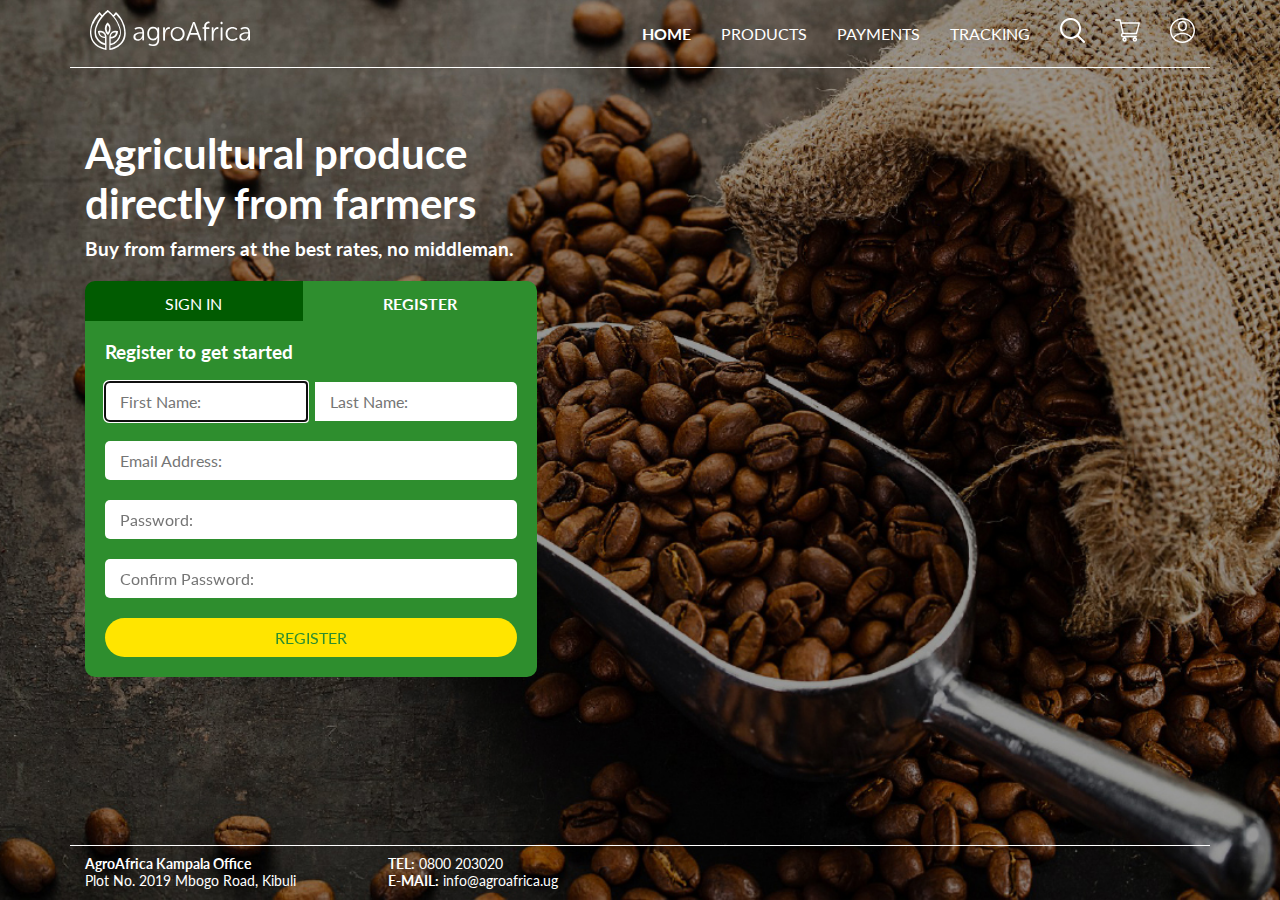
==== index.html @ b6bb60bf "First commit" ====
<!doctype html>
<html class="no-js" lang="">
    <head>
        <meta charset="utf-8">
        <meta name="viewport" content="width=device-width, initial-scale=1, shrink-to-fit=no">
        <link rel="icon" href="assets/favicon.ico">
        <title>AgroAfrica</title>
        <meta name="description" content="Agricultural produce directly from farmers">

        <link href="https://fonts.googleapis.com/css?family=Lato:400,700&display=swap" rel="stylesheet">
        <link rel="stylesheet" href="css/main.css" type="text/css">

    </head>
    <body class="home-page">

        <!-- SVG symbols -->

        <svg xmlns="http://www.w3.org/2000/svg" style="display: none;">
            <symbol id="search" viewBox="0 0 26 26">
                <title>Search</title>
                <path d="M2.2,10.9c0,4.8,3.9,8.8,8.8,8.8c4.8,0,8.8-3.9,8.8-8.7c0-4.9-3.9-8.8-8.8-8.8C6.1,2.2,2.2,6.1,2.2,10.9z
                M19.4,17.9c0.1,0.1,0.2,0.1,0.3,0.2c2,2,3.9,3.9,5.9,5.9c0.3,0.3,0.5,0.7,0.4,1.2c-0.2,0.7-1.1,1-1.7,0.5c-0.1-0.1-0.2-0.1-0.2-0.2
                c-2-1.9-3.9-3.9-5.8-5.8c-0.1-0.1-0.1-0.2-0.2-0.3C13.1,23.3,6.3,22.5,2.5,18C-1.1,13.6-0.8,7.2,3.3,3.1c4-4,10.5-4.2,14.8-0.5
                C22.4,6.3,23.4,13,19.4,17.9z"/>
            </symbol>

            <symbol id="cart" viewBox="0 0 29.1 26">
                <title>Cart</title>
                <path d="M24,23.4c0-0.5-0.4-0.9-0.8-0.9s-0.9,0.4-0.9,0.9c0,0.5,0.4,0.9,0.8,0.9C23.6,24.3,24,23.9,24,23.4z M12,23.4
                c0-0.5-0.4-0.9-0.9-0.9c-0.5,0-0.8,0.4-0.8,0.9c0,0.5,0.4,0.9,0.8,0.9C11.5,24.3,12,23.9,12,23.4z M27.1,5.2c-6.5,0-12.9,0-19.3,0
                c0,0.1,0,0.1,0,0.1c0.7,3.3,1.5,6.6,2.2,10c0.1,0.2,0.1,0.3,0.4,0.3c4.5,0,9,0,13.6,0c0.2,0,0.3-0.1,0.4-0.3
                c0.9-3.2,1.8-6.5,2.7-9.7C27.1,5.5,27.1,5.4,27.1,5.2z M10.7,20.8c-0.6,0-1.2,0.1-1.7,0c-1.1-0.1-1.9-1-2.1-2.1
                c-0.2-1,0.3-2.1,1.3-2.7c0.1,0,0.1-0.1,0.2-0.1c-0.2-1.1-0.5-2.2-0.7-3.3C6.9,9,6.1,5.6,5.4,2.2C5.3,1.8,5.2,1.7,4.9,1.7
                c-1.3,0-2.6,0-3.9,0c-0.4,0-0.7-0.1-0.8-0.4c-0.3-0.5,0-1.1,0.5-1.2C0.8,0,1,0,1.1,0c1.5,0,3.1,0,4.6,0c0.7,0,1,0.2,1.1,0.9
                C7,1.7,7.2,2.4,7.3,3.1c0.1,0.3,0.2,0.4,0.4,0.4c6.8,0,13.5,0,20.2,0c0.4,0,0.7,0,0.9,0.4c0.2,0.3,0.2,0.6,0.1,0.9
                C28,8.3,27,12,26,15.6c-0.1,0.4-0.2,0.7-0.3,1.1c-0.1,0.4-0.4,0.6-0.7,0.6c-0.2,0-0.3,0-0.5,0c-4.9,0-9.8,0-14.8,0
                c-0.2,0-0.3,0-0.5,0c-0.4,0.1-0.7,0.4-0.8,0.8c0,0.4,0.3,0.8,0.7,0.9c0.1,0,0.3,0,0.5,0c5,0,9.9,0,14.9,0c0.1,0,0.2,0,0.3,0
                c0.5,0,0.8,0.4,0.8,0.8c0,0.5-0.3,0.8-0.8,0.9c-0.4,0-0.9,0-1.4,0c1.6,0.4,2.4,1.6,2.2,3C25.5,25,24.4,26,23.1,26
                c-1.3-0.1-2.4-1-2.5-2.3c-0.1-1.4,0.7-2.5,2.2-2.9c-3.8,0-7.6,0-11.4,0c0.7,0.1,1.2,0.4,1.6,1c0.4,0.6,0.6,1.2,0.5,1.9
                C13.5,25,12.4,26,11.1,26c-1.3,0-2.4-1-2.5-2.4C8.4,22.3,9.3,21.1,10.7,20.8z"/>
            </symbol>

            <symbol id="account" viewBox="0 0 26 26">
                <title>Account</title>
                <path d="M21.5,20.6c-4.4-5.2-12.8-5.1-17.1,0C8.9,25.8,17.2,25.7,21.5,20.6z M3.5,19.4c2.6-2.7,5.8-4.1,9.5-4.1
                c3.7,0,6.9,1.4,9.5,4.1c3-4.2,2.8-10.8-1.9-15C16,0.3,9.1,0.6,4.8,5C0.5,9.4,0.8,15.7,3.5,19.4z M13,26C5.8,26,0,20.1,0,12.9
                C0,5.9,5.7,0,13,0c7.2,0,13,5.8,13,13.1C26,20.1,20.3,26,13,26z"/>
                <path d="M16,8.4C16,8.4,16,8.4,16,8.4c0-0.3,0-0.5,0-0.8c0-1.5-1.2-2.9-2.6-3C11.8,4.5,10.3,5.4,10,7
                C9.9,7.8,9.9,8.5,10,9.2c0,1.7,1.3,2.9,3,3c1.6,0.1,2.9-1.1,3.1-2.8C16.1,9.1,16,8.8,16,8.4z M17.6,8.4c0,0.8-0.1,1.7-0.4,2.5
                c-0.7,1.8-2.6,3-4.6,2.9c-2-0.2-3.8-1.6-4.1-3.6C8.3,8.8,8.2,7.4,8.8,6c0.6-1.6,2.3-3.1,4.8-2.9c1.9,0.2,3.6,1.7,3.9,3.6
                C17.6,7.3,17.6,7.9,17.6,8.4z"/>
            </symbol>

            <symbol id="arrow-right" viewBox="0 0 15 15">
                <style type="text/css">
                    .ar1{fill:none;stroke:white;stroke-miterlimit:10;}
                </style>
                <title>Arrow right</title>
                <path d="M3.5,8h8V7h-8V8z M11.9,7.9c0.2-0.2,0.2-0.5,0-0.7L8.7,4C8.5,3.8,8.2,3.8,8,4S7.8,4.5,8,4.7l2.8,2.8L8,10.3
                c-0.2,0.2-0.2,0.5,0,0.7c0.2,0.2,0.5,0.2,0.7,0L11.9,7.9z"/>
                <circle class="ar1" cx="7.5" cy="7.5" r="7"/>
            </symbol>

            <symbol id="arrow-left" viewBox="0 0 15 15">
                <style type="text/css">
                    .al1{fill:none;stroke:black;stroke-miterlimit:10;}
                </style>
                <title>Arrow left</title>
                <path d="M11.5,7h-8v1h8V7z M3.1,7.1c-0.2,0.2-0.2,0.5,0,0.7L6.3,11c0.2,0.2,0.5,0.2,0.7,0s0.2-0.5,0-0.7L4.2,7.5L7,4.7
                C7.2,4.5,7.2,4.2,7,4S6.5,3.8,6.3,4L3.1,7.1z"/>
                <circle class="al1" cx="7.5" cy="7.5" r="7"/>
            </symbol>

            <symbol id="arrow-down" viewBox="0 0 15 15">
                <style type="text/css">
                    .ad0{fill:none;stroke:black;stroke-miterlimit:10;}
                </style>
                <title>Arrow down</title>
                <path d="M7,3.5v8h1v-8H7z M7.1,11.9c0.2,0.2,0.5,0.2,0.7,0L11,8.7c0.2-0.2,0.2-0.5,0-0.7s-0.5-0.2-0.7,0l-2.8,2.8L4.7,8
                    C4.5,7.8,4.2,7.8,4,8S3.8,8.5,4,8.7L7.1,11.9z"/>
                <circle class="ad0" cx="7.5" cy="7.5" r="7"/>
            </symbol>
        </svg>

        <!-- Navigation -->

        <nav class="nav">
            <div class="container">
                <ul>
                    <li class="logo"><a href="index.html"><img src="assets/logo.svg" alt="logo"></a></li>
                    <li class="toggle"><a href="#">
                        <svg class="toggle-open" xmlns="http://www.w3.org/2000/svg" height="24" viewBox="0 0 24 24" width="24">
                            <path d="M0 0h24v24H0z" fill="none"/>
                            <path d="M3 18h18v-2H3v2zm0-5h18v-2H3v2zm0-7v2h18V6H3z"/>
                        </svg>
                        <svg class="toggle-close" xmlns="http://www.w3.org/2000/svg" height="24" viewBox="0 0 24 24" width="24">
                            <path d="M19 6.41L17.59 5 12 10.59 6.41 5 5 6.41 10.59 12 5 17.59 6.41 19 12 13.41 17.59 19 19 17.59 13.41 12z"/>
                            <path d="M0 0h24v24H0z" fill="none"/>
                        </svg>
                    </a></li>
                    <li class="item current"><a href="index.html">Home</a></li>
                    <li class="item"><a href="products.html">Products</a></li>
                    <li class="item"><a href="payments.html">Payments</a></li>
                    <li class="item"><a href="tracking.html">Tracking</a></li>
                    <li class="item"><a href="#"><svg class="search"><use xlink:href="#search"/></svg></a></li>
                    <li class="item"><a href="#"><svg class="cart"><use xlink:href="#cart"/></svg></a></li>
                    <li class="item"><a href="#"><svg class="account"><use xlink:href="#account"/></svg></a></li>
                </ul>
            </div>
        </nav>

        <section>
            <div class="container">
                <div class="row">
                    <div class="column">
                        <h1 class="text-white">Agricultural produce directly from farmers</h1>
                        <h3 class="text-white">Buy from farmers at the best rates, no middleman.</h3>
                        <div class="tab-set">
                            <input class="state" type="radio" title="tab-one" name="tabs-state" id="tab-one" />
                            <input class="state" type="radio" title="tab-two" name="tabs-state" id="tab-two" />

                            <div class="tabs">
                                <label for="tab-one" id="tab-one-label" class="tab">SIGN IN</label>
                                <div id="tab-one-panel" class="panel">               
                                    <form class="form">
                                        <div class="form-group">
                                            <input type="email" id="email" name="email" placeholder="Email Address:">
                                        </div>
                                        <div class="form-group">
                                            <input type="password" id="password" name="password" placeholder="Password:">
                                        </div>
                                        <input class="btn btn-yellow" type="submit" value="Sign in">
                                    </form>
                                </div>

                                <label for="tab-two" id="tab-two-label" class="tab active">REGISTER</label>
                                <div id="tab-two-panel" class="panel active">
                                    <h3 class="text-white">Register to get started</h3>
                                    <form class="form">
                                        <div class="form-row">
                                            <div class="form-group">
                                                <input type="text" id="fname" name="name" placeholder="First Name:" autofocus>
                                            </div>
                                            <div class="form-group">
                                                <input type="text" id="lname" placeholder="Last Name:">
                                            </div>
                                        </div>
                                        <div class="form-group">
                                            <input type="email" id="new-email" name="email" placeholder="Email Address:">
                                        </div>
                                        <div class="form-group">
                                            <input type="password" id="new-password" name="password" placeholder="Password:">
                                        </div>
                                        <div class="form-group">
                                            <input type="password" id="confirm-password" name="password" placeholder="Confirm Password:">
                                        </div>
                                        <input class="btn btn-yellow" type="submit" value="Register">
                                    </form>
                                </div>
                            </div>
                        </div>
                    </div>
                </div>
            </div>
        </section>

        <footer>
            <div class="container">
                <div class="row">
                    <div class="column">
                        <p><strong>AgroAfrica Kampala Office</strong></p>
                        <p>Plot No. 2019 Mbogo Road, Kibuli</p>
                    </div>
                    <div class="column">
                        <p><strong>TEL:</strong> 0800 203020</p>
                        <p><strong>E-MAIL:</strong> info@agroafrica.ug</p>
                    </div>
                </div>
            </div>
        </footer>

        <script src="js/jquery-3.2.1.min.js"></script>
        <script src="js/navigation.js"></script>
        <script src="js/tabs.js"></script>
        <script src="js/product.js"></script>

    </body>
</html>
---- css/main.css ----
@import url('typography.css');
@import url('layout.css');
@import url('button.css');
@import url('navigation.css');
@import url('breadcrumb.css');
@import url('card.css');
@import url('tabs.css');
@import url('form.css');
@import url('footer.css');
@import url('homepage.css');
@import url('product.css');
@import url('payments.css');
@import url('tracking.css');
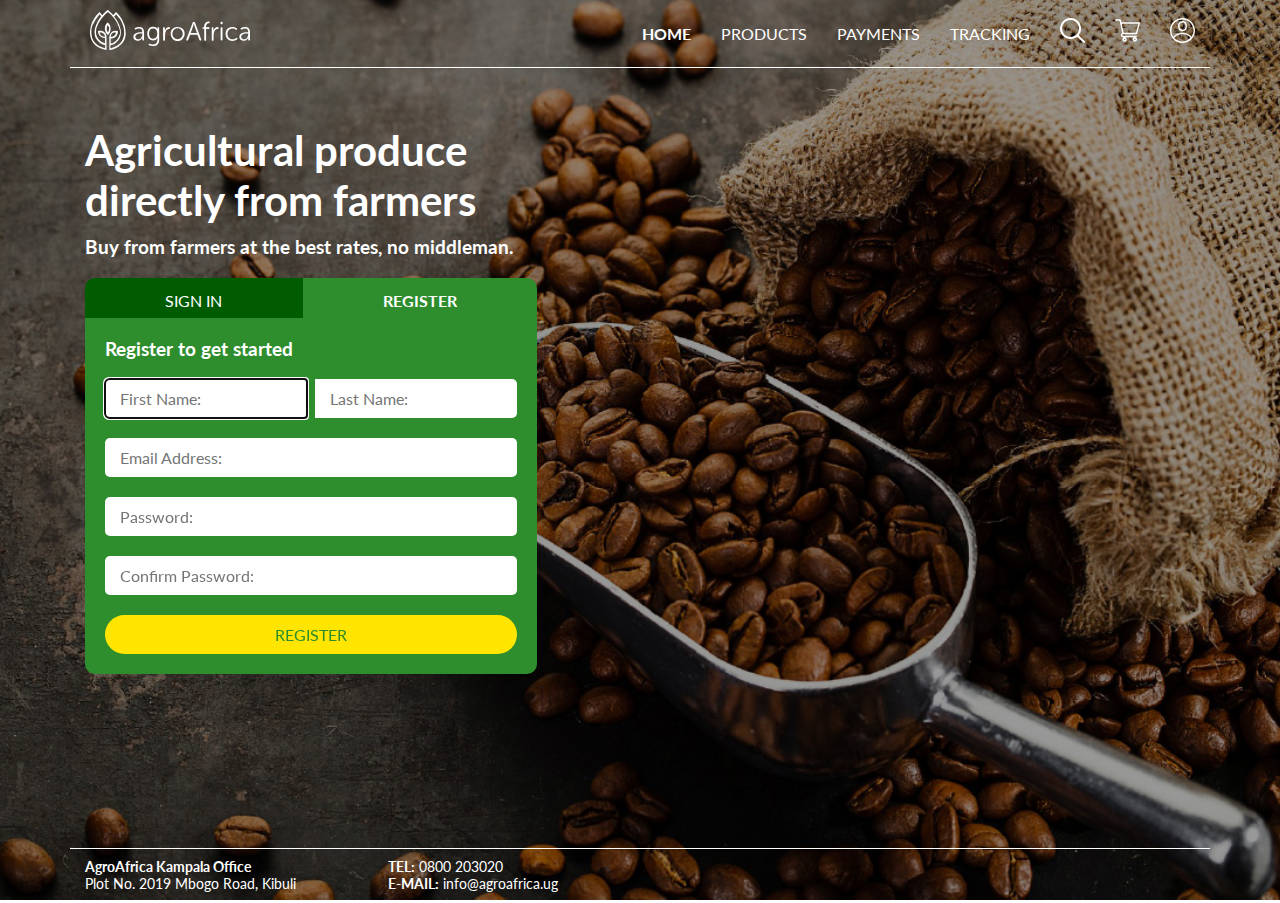
==== commit 461a02ab: "Aria" ====
--- a/index.html
+++ b/index.html
@@ -1,5 +1,5 @@
 <!doctype html>
-<html class="no-js" lang="">
+<html class="no-js" lang="en">
     <head>
         <meta charset="utf-8">
         <meta name="viewport" content="width=device-width, initial-scale=1, shrink-to-fit=no">
@@ -88,7 +88,7 @@
             <div class="container">
                 <ul>
                     <li class="logo"><a href="index.html"><img src="assets/logo.svg" alt="logo"></a></li>
-                    <li class="toggle"><a href="#">
+                    <li class="toggle"><a href="">
                         <svg class="toggle-open" xmlns="http://www.w3.org/2000/svg" height="24" viewBox="0 0 24 24" width="24">
                             <path d="M0 0h24v24H0z" fill="none"/>
                             <path d="M3 18h18v-2H3v2zm0-5h18v-2H3v2zm0-7v2h18V6H3z"/>
@@ -139,20 +139,20 @@
                                     <form class="form">
                                         <div class="form-row">
                                             <div class="form-group">
-                                                <input type="text" id="fname" name="name" placeholder="First Name:" autofocus>
+                                                <input type="text" id="fname" name="name" placeholder="First Name:" autofocus aria-label="first name">
                                             </div>
                                             <div class="form-group">
-                                                <input type="text" id="lname" placeholder="Last Name:">
+                                                <input type="text" id="lname" placeholder="Last Name:" aria-label="last name">
                                             </div>
                                         </div>
                                         <div class="form-group">
-                                            <input type="email" id="new-email" name="email" placeholder="Email Address:">
+                                            <input type="email" id="new-email" name="email" placeholder="Email Address:" aria-label="email">
                                         </div>
                                         <div class="form-group">
-                                            <input type="password" id="new-password" name="password" placeholder="Password:">
+                                            <input type="password" id="new-password" name="password" placeholder="Password:" aria-label="password">
                                         </div>
                                         <div class="form-group">
-                                            <input type="password" id="confirm-password" name="password" placeholder="Confirm Password:">
+                                            <input type="password" id="confirm-password" name="password" placeholder="Confirm Password:" aria-label="password">
                                         </div>
                                         <input class="btn btn-yellow" type="submit" value="Register">
                                     </form>
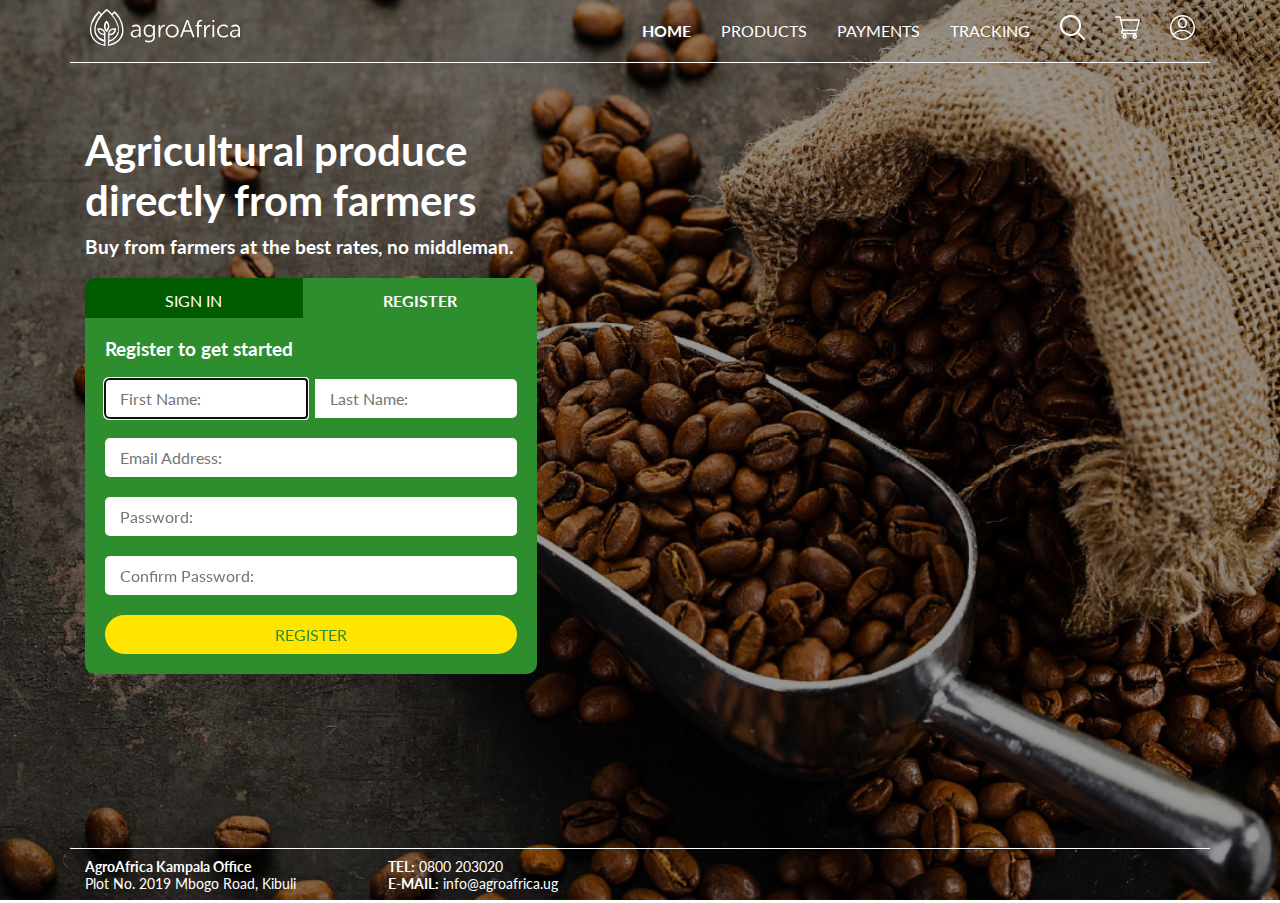
==== commit a01af2fc: "Add account dropdown" ====
--- a/index.html
+++ b/index.html
@@ -88,7 +88,7 @@
             <div class="container">
                 <ul>
                     <li class="logo"><a href="index.html"><img src="assets/logo.svg" alt="logo"></a></li>
-                    <li class="toggle"><a href="">
+                    <li class="toggle"><a href="" aria-label="toggle menu">
                         <svg class="toggle-open" xmlns="http://www.w3.org/2000/svg" height="24" viewBox="0 0 24 24" width="24">
                             <path d="M0 0h24v24H0z" fill="none"/>
                             <path d="M3 18h18v-2H3v2zm0-5h18v-2H3v2zm0-7v2h18V6H3z"/>
@@ -104,7 +104,27 @@
                     <li class="item"><a href="tracking.html">Tracking</a></li>
                     <li class="item"><a href="#"><svg class="search"><use xlink:href="#search"/></svg></a></li>
                     <li class="item"><a href="#"><svg class="cart"><use xlink:href="#cart"/></svg></a></li>
-                    <li class="item"><a href="#"><svg class="account"><use xlink:href="#account"/></svg></a></li>
+                    <li class="item dropdown">
+                        <a href="#">
+                            <svg class="account"><use xlink:href="#account"/></svg>
+                        </a>
+                        <div class="sub-nav">
+                            <hr class="seperator">
+                            <div class="sub-item">
+                                <a href="#">Username</a>
+                            </div>
+                            <div class="sub-item">
+                                <a href="#">View profile</a>
+                            </div>
+                            <div class="sub-item">
+                                <a href="#">Settings</a>
+                            </div>
+                            <hr>
+                            <div class="sub-item">
+                                <a href="#">Sign Out</a>
+                            </div>
+                        </div>
+                    </li>
                 </ul>
             </div>
         </nav>
@@ -124,10 +144,10 @@
                                 <div id="tab-one-panel" class="panel">               
                                     <form class="form">
                                         <div class="form-group">
-                                            <input type="email" id="email" name="email" placeholder="Email Address:">
-                                        </div>
-                                        <div class="form-group">
-                                            <input type="password" id="password" name="password" placeholder="Password:">
+                                            <input type="email" id="email" name="email" placeholder="Email Address:" aria-label="email">
+                                        </div>
+                                        <div class="form-group">
+                                            <input type="password" id="password" name="password" placeholder="Password:" aria-label="password">
                                         </div>
                                         <input class="btn btn-yellow" type="submit" value="Sign in">
                                     </form>
